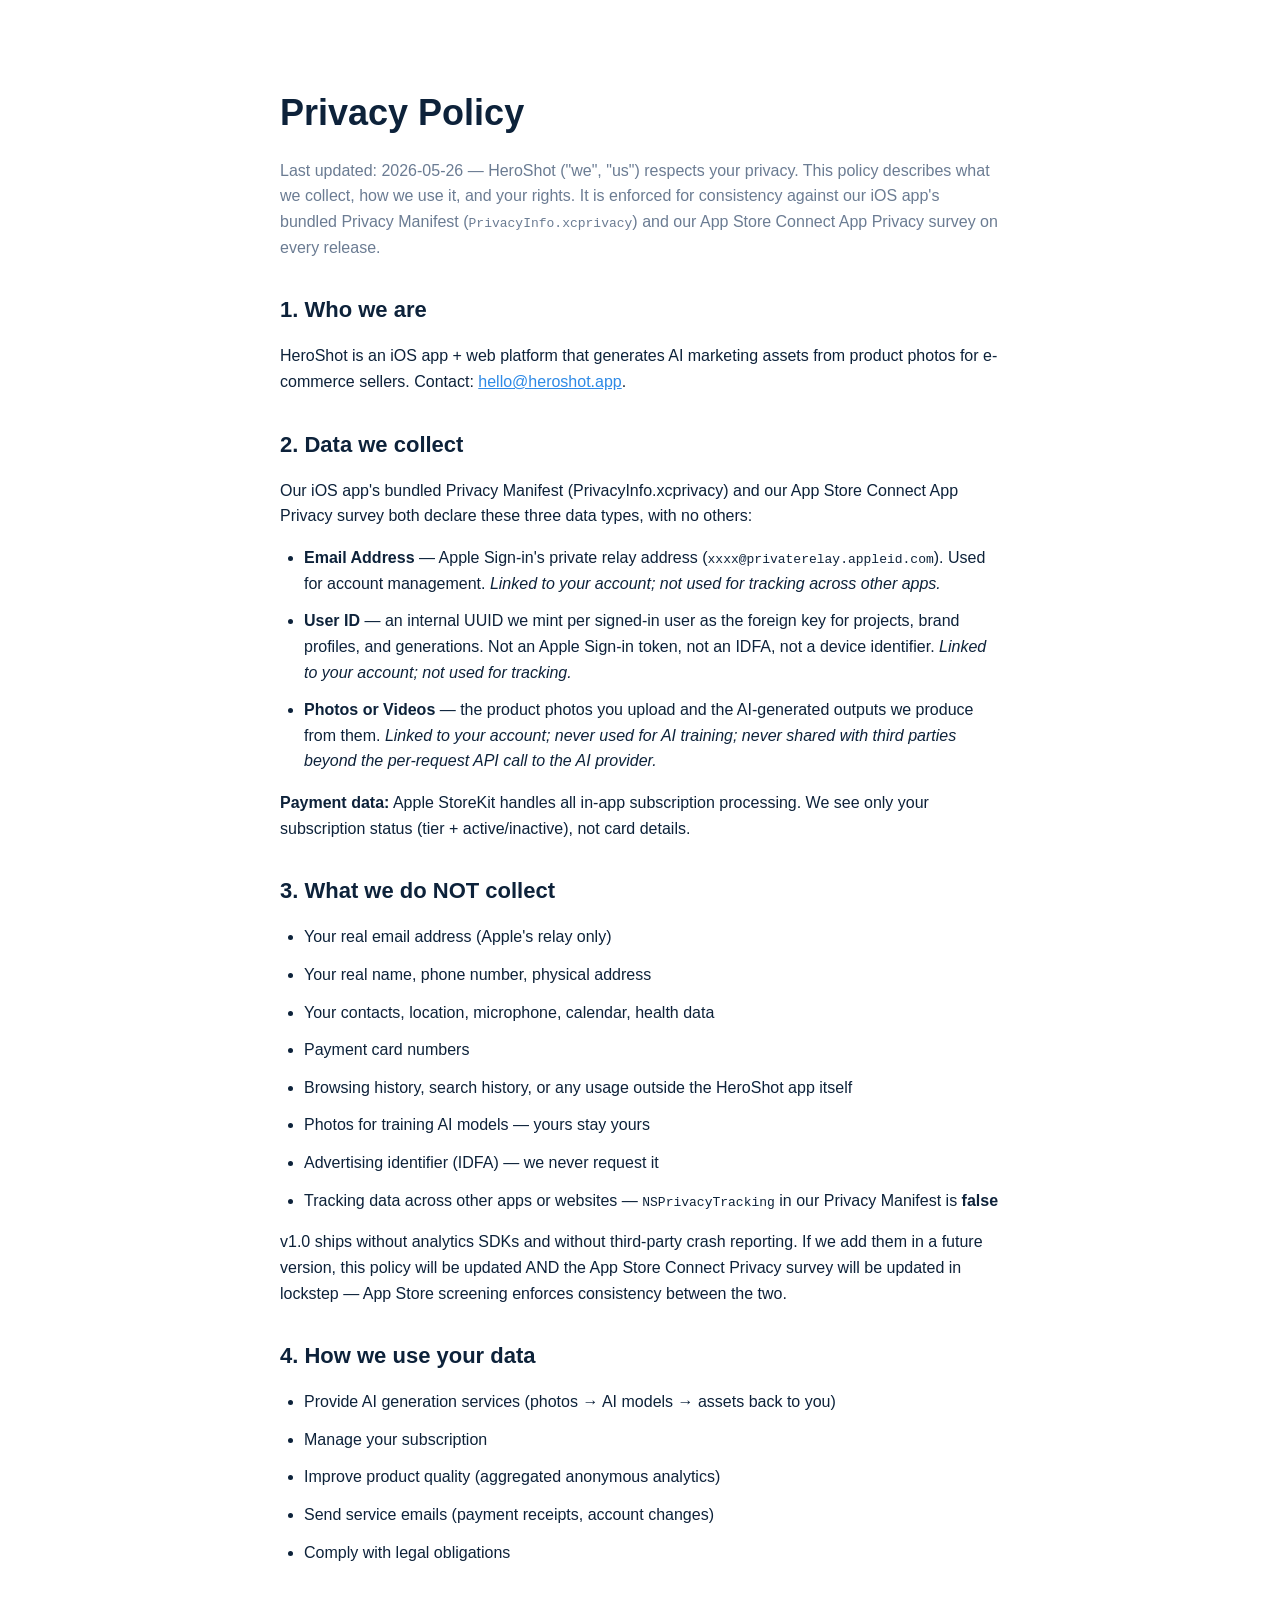
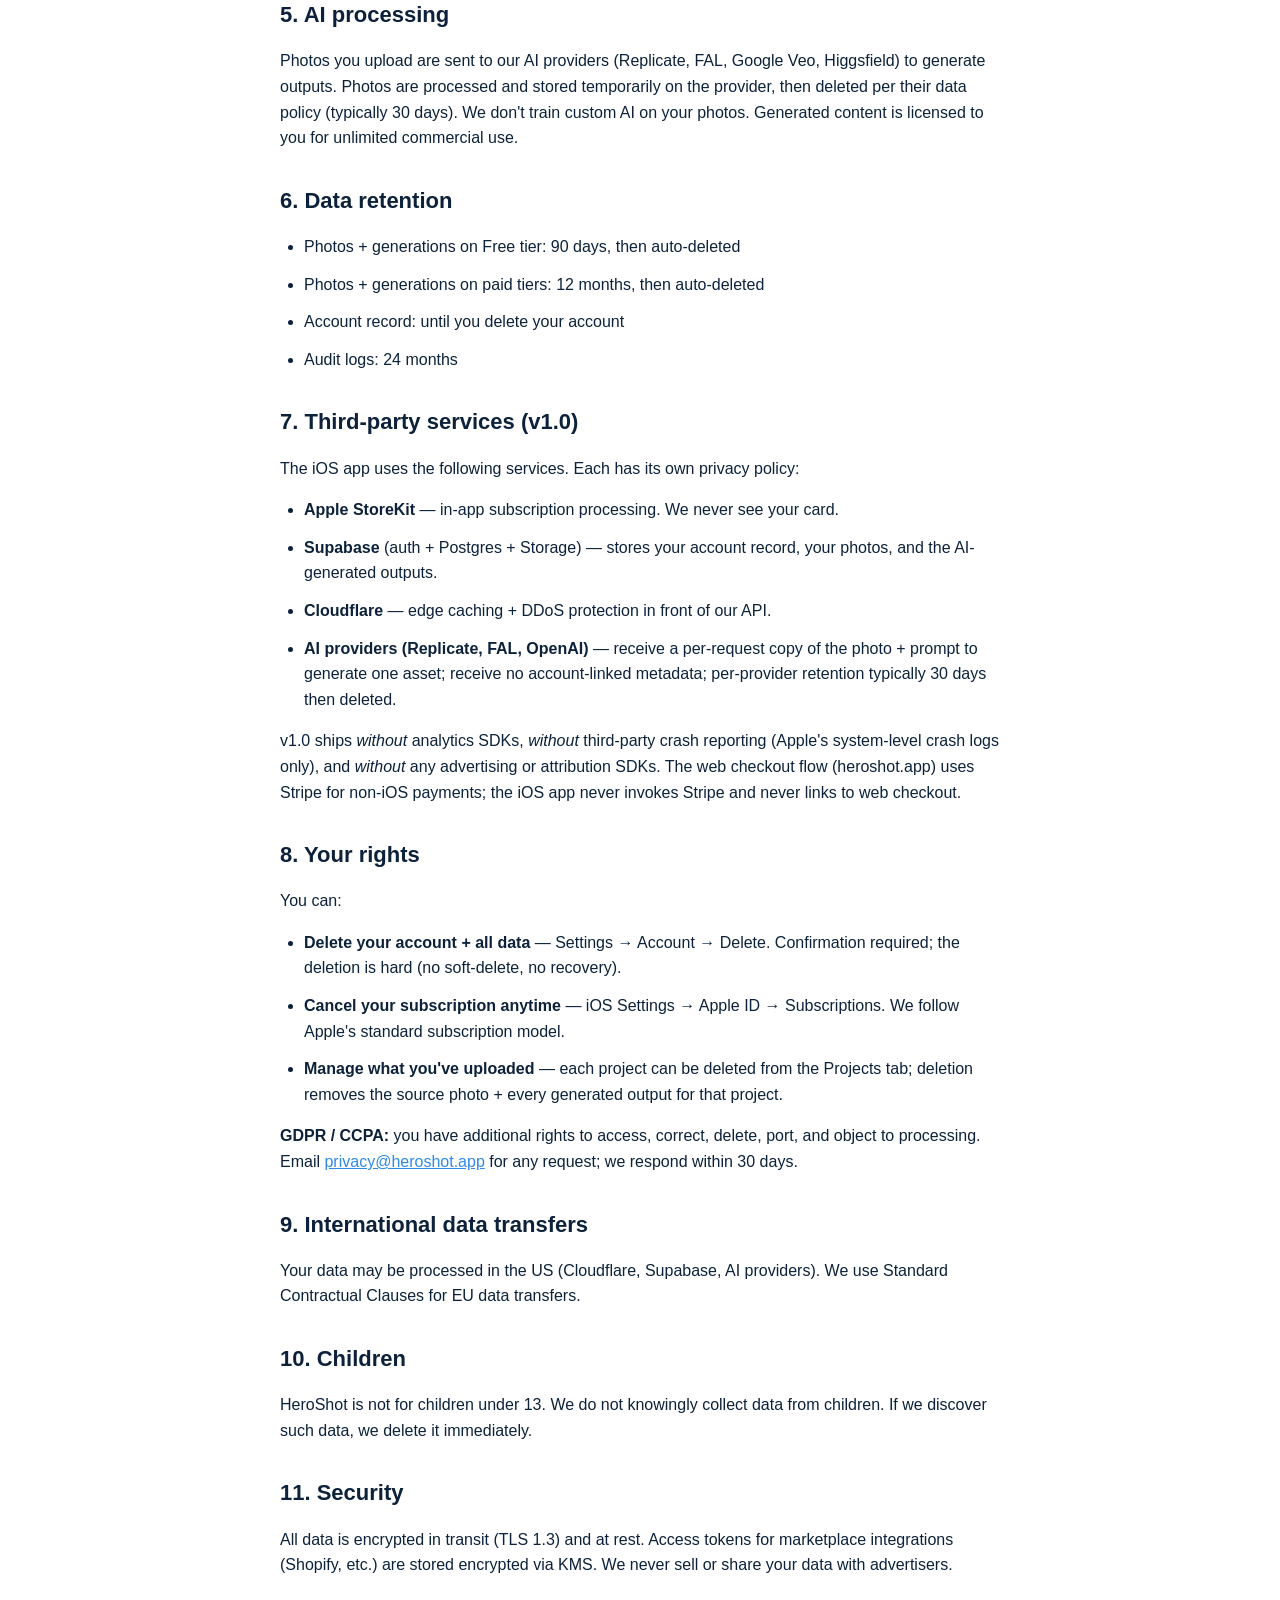
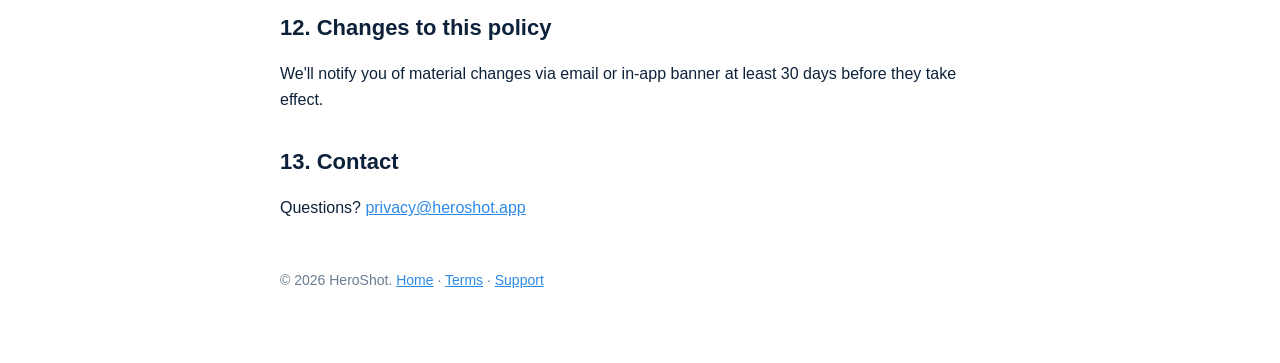
==== privacy/index.html @ d856980b "Initial commit: HeroShot landing site for heroshot.app - index.html marketing landing - privacy/term" ====
<!DOCTYPE html>
<html lang="en">
<head>
    <meta charset="UTF-8">
    <meta name="viewport" content="width=device-width, initial-scale=1.0">
    <title>Privacy Policy — HeroShot</title>
    <meta name="description" content="HeroShot privacy policy. What we collect, how we use it, how we protect it. GDPR + CCPA compliant.">
    <meta name="robots" content="index,follow">
    <link rel="canonical" href="https://heroshot.app/privacy">
    <style>
        body { font-family: -apple-system, "SF Pro Text", sans-serif; max-width: 720px; margin: 0 auto; padding: 60px 24px; color: #0D223A; line-height: 1.6; }
        h1 { font-size: 36px; margin-bottom: 8px; }
        h2 { font-size: 22px; margin-top: 32px; margin-bottom: 12px; }
        .updated { color: #6B7C93; margin-bottom: 32px; }
        p, li { margin-bottom: 12px; }
        ul { padding-left: 24px; margin-bottom: 16px; }
        a { color: #2E8AE6; }
        @media (prefers-color-scheme: dark) {
            body { background: #0D223A; color: #fff; }
            .updated { color: #94A3B8; }
        }
    </style>
</head>
<body>

<h1>Privacy Policy</h1>
<p class="updated">Last updated: 2026-05-26 — HeroShot ("we", "us") respects your privacy. This policy describes what we collect, how we use it, and your rights. It is enforced for consistency against our iOS app's bundled Privacy Manifest (<code>PrivacyInfo.xcprivacy</code>) and our App Store Connect App Privacy survey on every release.</p>

<h2>1. Who we are</h2>
<p>HeroShot is an iOS app + web platform that generates AI marketing assets from product photos for e-commerce sellers. Contact: <a href="mailto:hello@heroshot.app">hello@heroshot.app</a>.</p>

<h2>2. Data we collect</h2>
<p>Our iOS app's bundled Privacy Manifest (PrivacyInfo.xcprivacy) and our App Store Connect App Privacy survey both declare these three data types, with no others:</p>
<ul>
    <li><strong>Email Address</strong> — Apple Sign-in's private relay address (<code>xxxx@privaterelay.appleid.com</code>). Used for account management. <em>Linked to your account; not used for tracking across other apps.</em></li>
    <li><strong>User ID</strong> — an internal UUID we mint per signed-in user as the foreign key for projects, brand profiles, and generations. Not an Apple Sign-in token, not an IDFA, not a device identifier. <em>Linked to your account; not used for tracking.</em></li>
    <li><strong>Photos or Videos</strong> — the product photos you upload and the AI-generated outputs we produce from them. <em>Linked to your account; never used for AI training; never shared with third parties beyond the per-request API call to the AI provider.</em></li>
</ul>
<p><strong>Payment data:</strong> Apple StoreKit handles all in-app subscription processing. We see only your subscription status (tier + active/inactive), not card details.</p>

<h2>3. What we do NOT collect</h2>
<ul>
    <li>Your real email address (Apple's relay only)</li>
    <li>Your real name, phone number, physical address</li>
    <li>Your contacts, location, microphone, calendar, health data</li>
    <li>Payment card numbers</li>
    <li>Browsing history, search history, or any usage outside the HeroShot app itself</li>
    <li>Photos for training AI models — yours stay yours</li>
    <li>Advertising identifier (IDFA) — we never request it</li>
    <li>Tracking data across other apps or websites — <code>NSPrivacyTracking</code> in our Privacy Manifest is <strong>false</strong></li>
</ul>
<p>v1.0 ships without analytics SDKs and without third-party crash reporting. If we add them in a future version, this policy will be updated AND the App Store Connect Privacy survey will be updated in lockstep — App Store screening enforces consistency between the two.</p>

<h2>4. How we use your data</h2>
<ul>
    <li>Provide AI generation services (photos → AI models → assets back to you)</li>
    <li>Manage your subscription</li>
    <li>Improve product quality (aggregated anonymous analytics)</li>
    <li>Send service emails (payment receipts, account changes)</li>
    <li>Comply with legal obligations</li>
</ul>

<h2>5. AI processing</h2>
<p>Photos you upload are sent to our AI providers (Replicate, FAL, Google Veo, Higgsfield) to generate outputs. Photos are processed and stored temporarily on the provider, then deleted per their data policy (typically 30 days). We don't train custom AI on your photos. Generated content is licensed to you for unlimited commercial use.</p>

<h2>6. Data retention</h2>
<ul>
    <li>Photos + generations on Free tier: 90 days, then auto-deleted</li>
    <li>Photos + generations on paid tiers: 12 months, then auto-deleted</li>
    <li>Account record: until you delete your account</li>
    <li>Audit logs: 24 months</li>
</ul>

<h2>7. Third-party services (v1.0)</h2>
<p>The iOS app uses the following services. Each has its own privacy policy:</p>
<ul>
    <li><strong>Apple StoreKit</strong> — in-app subscription processing. We never see your card.</li>
    <li><strong>Supabase</strong> (auth + Postgres + Storage) — stores your account record, your photos, and the AI-generated outputs.</li>
    <li><strong>Cloudflare</strong> — edge caching + DDoS protection in front of our API.</li>
    <li><strong>AI providers (Replicate, FAL, OpenAI)</strong> — receive a per-request copy of the photo + prompt to generate one asset; receive no account-linked metadata; per-provider retention typically 30 days then deleted.</li>
</ul>
<p>v1.0 ships <em>without</em> analytics SDKs, <em>without</em> third-party crash reporting (Apple's system-level crash logs only), and <em>without</em> any advertising or attribution SDKs. The web checkout flow (heroshot.app) uses Stripe for non-iOS payments; the iOS app never invokes Stripe and never links to web checkout.</p>

<h2>8. Your rights</h2>
<p>You can:</p>
<ul>
    <li><strong>Delete your account + all data</strong> — Settings → Account → Delete. Confirmation required; the deletion is hard (no soft-delete, no recovery).</li>
    <li><strong>Cancel your subscription anytime</strong> — iOS Settings → Apple ID → Subscriptions. We follow Apple's standard subscription model.</li>
    <li><strong>Manage what you've uploaded</strong> — each project can be deleted from the Projects tab; deletion removes the source photo + every generated output for that project.</li>
</ul>
<p><strong>GDPR / CCPA:</strong> you have additional rights to access, correct, delete, port, and object to processing. Email <a href="mailto:privacy@heroshot.app">privacy@heroshot.app</a> for any request; we respond within 30 days.</p>

<h2>9. International data transfers</h2>
<p>Your data may be processed in the US (Cloudflare, Supabase, AI providers). We use Standard Contractual Clauses for EU data transfers.</p>

<h2>10. Children</h2>
<p>HeroShot is not for children under 13. We do not knowingly collect data from children. If we discover such data, we delete it immediately.</p>

<h2>11. Security</h2>
<p>All data is encrypted in transit (TLS 1.3) and at rest. Access tokens for marketplace integrations (Shopify, etc.) are stored encrypted via KMS. We never sell or share your data with advertisers.</p>

<h2>12. Changes to this policy</h2>
<p>We'll notify you of material changes via email or in-app banner at least 30 days before they take effect.</p>

<h2>13. Contact</h2>
<p>Questions? <a href="mailto:privacy@heroshot.app">privacy@heroshot.app</a></p>

<p style="margin-top:48px; color:#6B7C93; font-size:14px;">© 2026 HeroShot. <a href="/">Home</a> · <a href="/terms.html">Terms</a> · <a href="/support.html">Support</a></p>

</body>
</html>
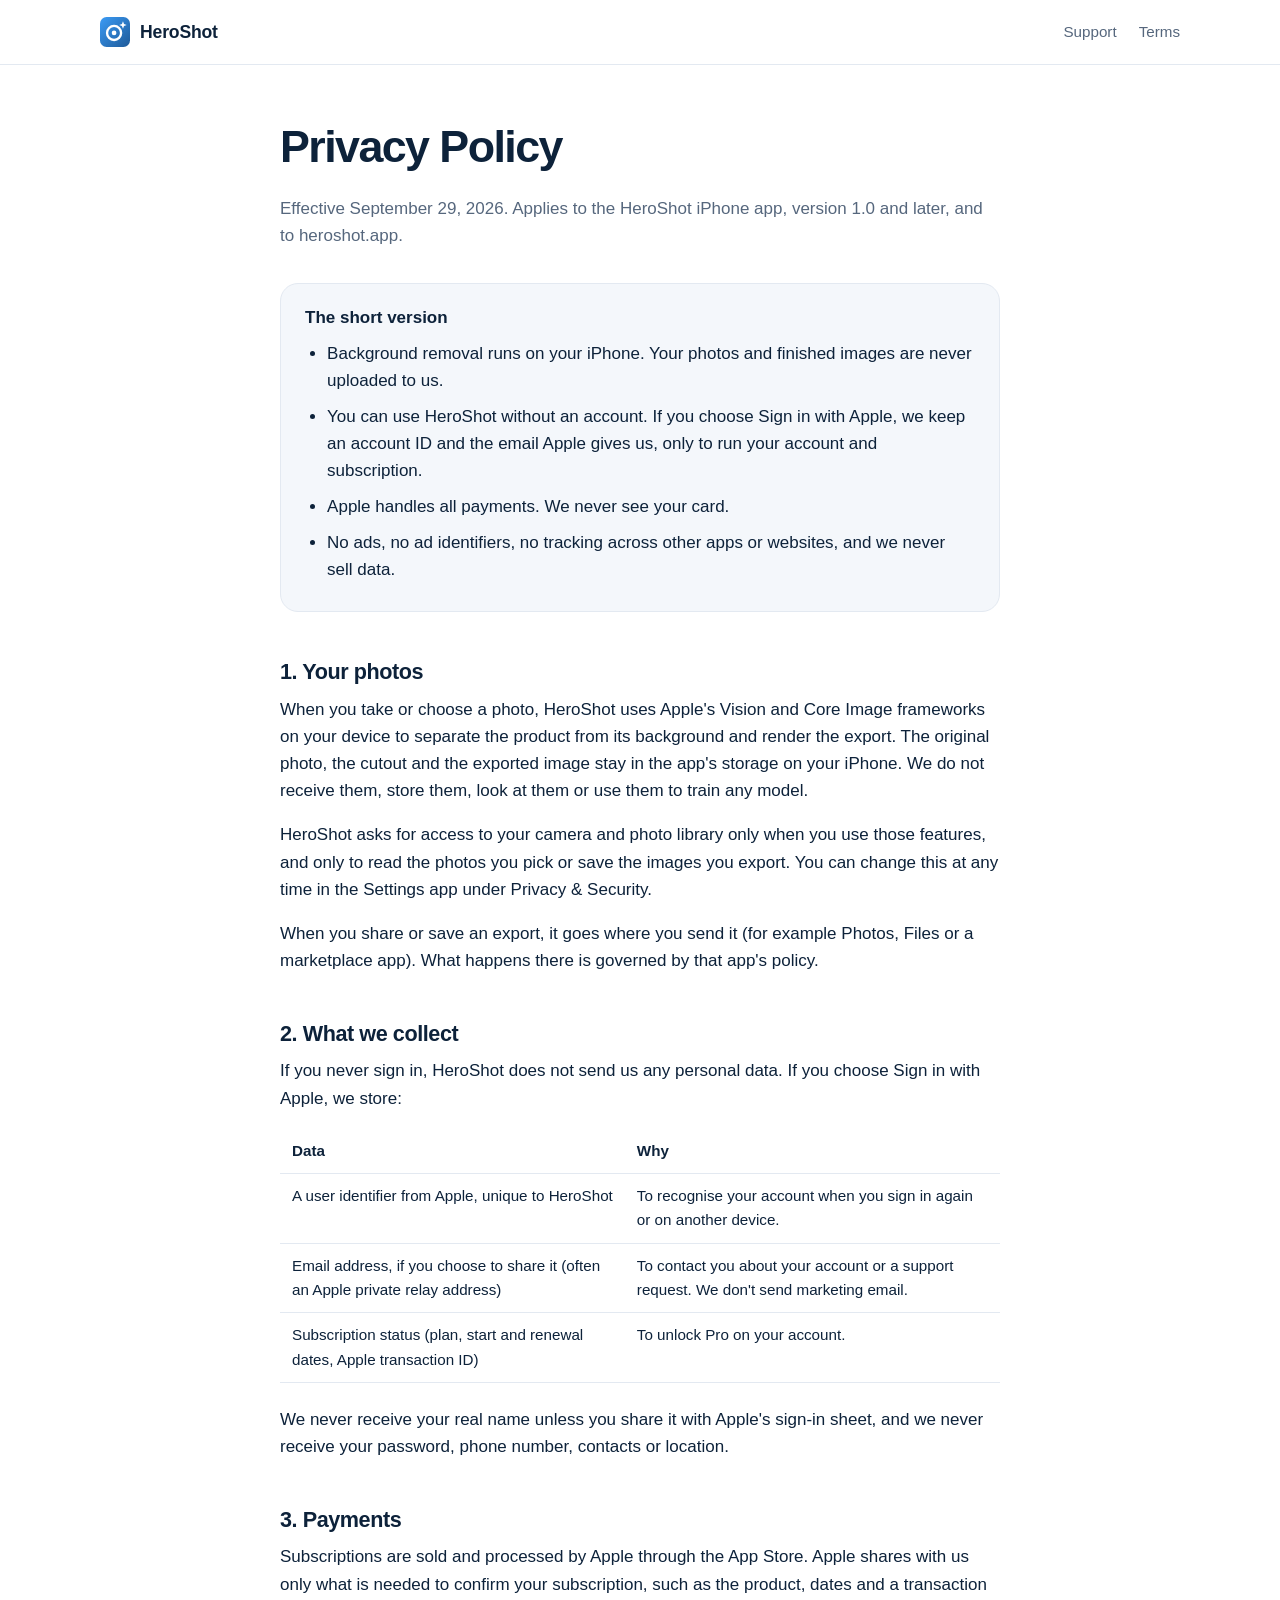
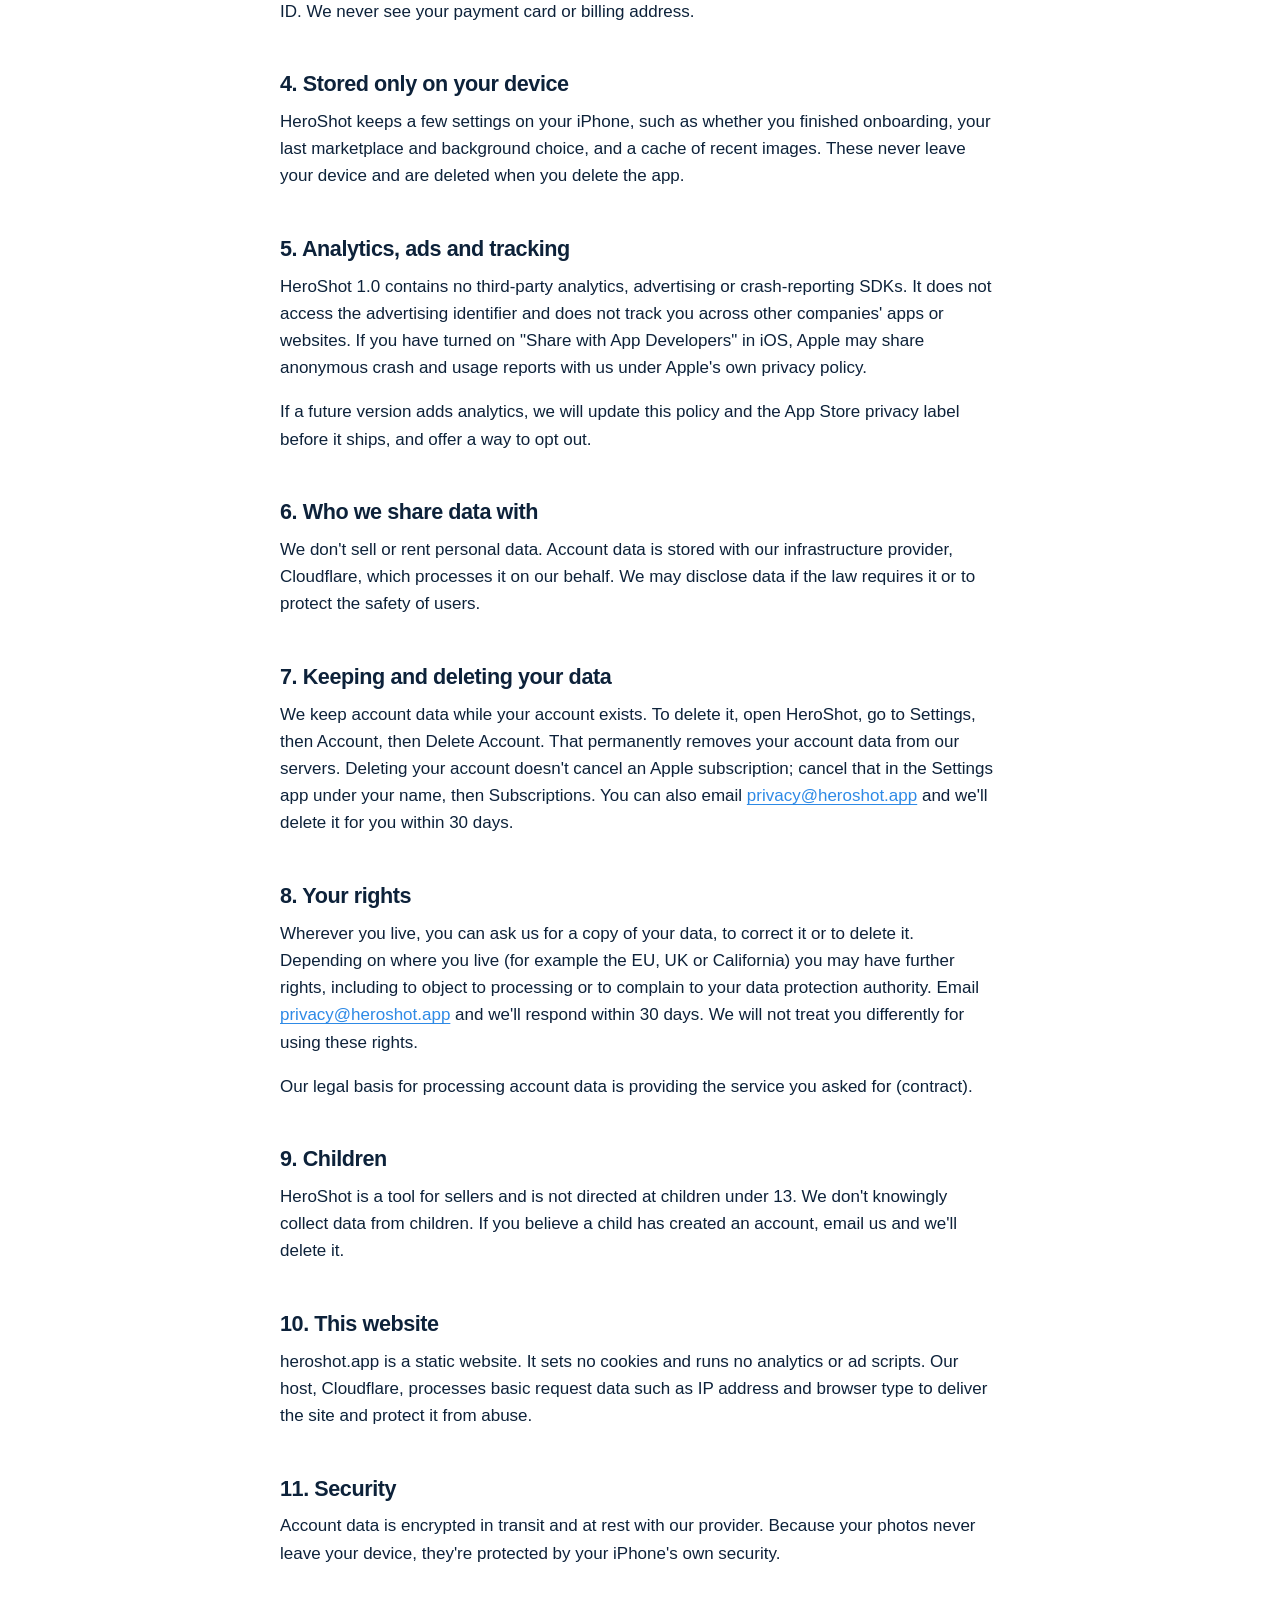
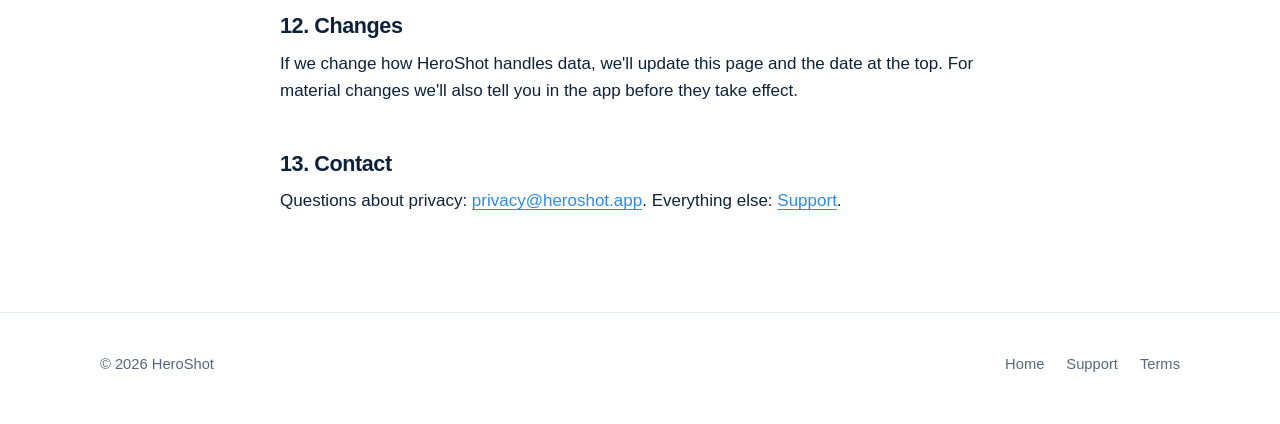
==== commit 1f78b0b7: "Rebuild heroshot.app for v1.0 and deploy it on Cloudflare Pages The old site sold AI scenes, video a" ====
--- a/privacy/index.html
+++ b/privacy/index.html
@@ -1,111 +1,97 @@
-<!DOCTYPE html>
+<!doctype html>
 <html lang="en">
 <head>
-    <meta charset="UTF-8">
-    <meta name="viewport" content="width=device-width, initial-scale=1.0">
-    <title>Privacy Policy — HeroShot</title>
-    <meta name="description" content="HeroShot privacy policy. What we collect, how we use it, how we protect it. GDPR + CCPA compliant.">
-    <meta name="robots" content="index,follow">
-    <link rel="canonical" href="https://heroshot.app/privacy">
-    <style>
-        body { font-family: -apple-system, "SF Pro Text", sans-serif; max-width: 720px; margin: 0 auto; padding: 60px 24px; color: #0D223A; line-height: 1.6; }
-        h1 { font-size: 36px; margin-bottom: 8px; }
-        h2 { font-size: 22px; margin-top: 32px; margin-bottom: 12px; }
-        .updated { color: #6B7C93; margin-bottom: 32px; }
-        p, li { margin-bottom: 12px; }
-        ul { padding-left: 24px; margin-bottom: 16px; }
-        a { color: #2E8AE6; }
-        @media (prefers-color-scheme: dark) {
-            body { background: #0D223A; color: #fff; }
-            .updated { color: #94A3B8; }
-        }
-    </style>
+<meta charset="utf-8">
+<meta name="viewport" content="width=device-width, initial-scale=1">
+<title>Privacy Policy | HeroShot</title>
+<meta name="description" content="HeroShot removes backgrounds on your iPhone. Your photos are never uploaded. Here is exactly what the app and website do and don't collect.">
+<link rel="canonical" href="https://heroshot.app/privacy/">
+<meta property="og:title" content="HeroShot Privacy Policy">
+<meta property="og:description" content="Your photos never leave your iPhone. What HeroShot does and doesn't collect.">
+<meta property="og:image" content="https://heroshot.app/assets/og.jpg">
+<link rel="icon" href="../assets/icon.svg" type="image/svg+xml">
+<link rel="stylesheet" href="../assets/site.css">
 </head>
 <body>
+<header class="nav">
+  <div class="wrap">
+    <a class="brand" href="../"><img src="../assets/icon.svg" alt="" width="30" height="30">HeroShot</a>
+    <nav class="nav-links" aria-label="Primary"><a href="../support/">Support</a><a href="../terms/">Terms</a></nav>
+  </div>
+</header>
 
-<h1>Privacy Policy</h1>
-<p class="updated">Last updated: 2026-05-26 — HeroShot ("we", "us") respects your privacy. This policy describes what we collect, how we use it, and your rights. It is enforced for consistency against our iOS app's bundled Privacy Manifest (<code>PrivacyInfo.xcprivacy</code>) and our App Store Connect App Privacy survey on every release.</p>
+<main class="doc">
+  <h1>Privacy Policy</h1>
+  <p class="updated">Effective September 29, 2026. Applies to the HeroShot iPhone app, version 1.0 and later, and to heroshot.app.</p>
 
-<h2>1. Who we are</h2>
-<p>HeroShot is an iOS app + web platform that generates AI marketing assets from product photos for e-commerce sellers. Contact: <a href="mailto:hello@heroshot.app">hello@heroshot.app</a>.</p>
+  <div class="summary">
+    <strong>The short version</strong>
+    <ul>
+      <li>Background removal runs on your iPhone. Your photos and finished images are never uploaded to us.</li>
+      <li>You can use HeroShot without an account. If you choose Sign in with Apple, we keep an account ID and the email Apple gives us, only to run your account and subscription.</li>
+      <li>Apple handles all payments. We never see your card.</li>
+      <li>No ads, no ad identifiers, no tracking across other apps or websites, and we never sell data.</li>
+    </ul>
+  </div>
 
-<h2>2. Data we collect</h2>
-<p>Our iOS app's bundled Privacy Manifest (PrivacyInfo.xcprivacy) and our App Store Connect App Privacy survey both declare these three data types, with no others:</p>
-<ul>
-    <li><strong>Email Address</strong> — Apple Sign-in's private relay address (<code>xxxx@privaterelay.appleid.com</code>). Used for account management. <em>Linked to your account; not used for tracking across other apps.</em></li>
-    <li><strong>User ID</strong> — an internal UUID we mint per signed-in user as the foreign key for projects, brand profiles, and generations. Not an Apple Sign-in token, not an IDFA, not a device identifier. <em>Linked to your account; not used for tracking.</em></li>
-    <li><strong>Photos or Videos</strong> — the product photos you upload and the AI-generated outputs we produce from them. <em>Linked to your account; never used for AI training; never shared with third parties beyond the per-request API call to the AI provider.</em></li>
-</ul>
-<p><strong>Payment data:</strong> Apple StoreKit handles all in-app subscription processing. We see only your subscription status (tier + active/inactive), not card details.</p>
+  <h2 id="photos">1. Your photos</h2>
+  <p>When you take or choose a photo, HeroShot uses Apple's Vision and Core Image frameworks on your device to separate the product from its background and render the export. The original photo, the cutout and the exported image stay in the app's storage on your iPhone. We do not receive them, store them, look at them or use them to train any model.</p>
+  <p>HeroShot asks for access to your camera and photo library only when you use those features, and only to read the photos you pick or save the images you export. You can change this at any time in the Settings app under Privacy &amp; Security.</p>
+  <p>When you share or save an export, it goes where you send it (for example Photos, Files or a marketplace app). What happens there is governed by that app's policy.</p>
 
-<h2>3. What we do NOT collect</h2>
-<ul>
-    <li>Your real email address (Apple's relay only)</li>
-    <li>Your real name, phone number, physical address</li>
-    <li>Your contacts, location, microphone, calendar, health data</li>
-    <li>Payment card numbers</li>
-    <li>Browsing history, search history, or any usage outside the HeroShot app itself</li>
-    <li>Photos for training AI models — yours stay yours</li>
-    <li>Advertising identifier (IDFA) — we never request it</li>
-    <li>Tracking data across other apps or websites — <code>NSPrivacyTracking</code> in our Privacy Manifest is <strong>false</strong></li>
-</ul>
-<p>v1.0 ships without analytics SDKs and without third-party crash reporting. If we add them in a future version, this policy will be updated AND the App Store Connect Privacy survey will be updated in lockstep — App Store screening enforces consistency between the two.</p>
+  <h2 id="data">2. What we collect</h2>
+  <p>If you never sign in, HeroShot does not send us any personal data. If you choose Sign in with Apple, we store:</p>
+  <table>
+    <thead><tr><th>Data</th><th>Why</th></tr></thead>
+    <tbody>
+      <tr><td>A user identifier from Apple, unique to HeroShot</td><td>To recognise your account when you sign in again or on another device.</td></tr>
+      <tr><td>Email address, if you choose to share it (often an Apple private relay address)</td><td>To contact you about your account or a support request. We don't send marketing email.</td></tr>
+      <tr><td>Subscription status (plan, start and renewal dates, Apple transaction ID)</td><td>To unlock Pro on your account.</td></tr>
+    </tbody>
+  </table>
+  <p>We never receive your real name unless you share it with Apple's sign-in sheet, and we never receive your password, phone number, contacts or location.</p>
 
-<h2>4. How we use your data</h2>
-<ul>
-    <li>Provide AI generation services (photos → AI models → assets back to you)</li>
-    <li>Manage your subscription</li>
-    <li>Improve product quality (aggregated anonymous analytics)</li>
-    <li>Send service emails (payment receipts, account changes)</li>
-    <li>Comply with legal obligations</li>
-</ul>
+  <h2 id="payments">3. Payments</h2>
+  <p>Subscriptions are sold and processed by Apple through the App Store. Apple shares with us only what is needed to confirm your subscription, such as the product, dates and a transaction ID. We never see your payment card or billing address.</p>
 
-<h2>5. AI processing</h2>
-<p>Photos you upload are sent to our AI providers (Replicate, FAL, Google Veo, Higgsfield) to generate outputs. Photos are processed and stored temporarily on the provider, then deleted per their data policy (typically 30 days). We don't train custom AI on your photos. Generated content is licensed to you for unlimited commercial use.</p>
+  <h2 id="device">4. Stored only on your device</h2>
+  <p>HeroShot keeps a few settings on your iPhone, such as whether you finished onboarding, your last marketplace and background choice, and a cache of recent images. These never leave your device and are deleted when you delete the app.</p>
 
-<h2>6. Data retention</h2>
-<ul>
-    <li>Photos + generations on Free tier: 90 days, then auto-deleted</li>
-    <li>Photos + generations on paid tiers: 12 months, then auto-deleted</li>
-    <li>Account record: until you delete your account</li>
-    <li>Audit logs: 24 months</li>
-</ul>
+  <h2 id="analytics">5. Analytics, ads and tracking</h2>
+  <p>HeroShot 1.0 contains no third-party analytics, advertising or crash-reporting SDKs. It does not access the advertising identifier and does not track you across other companies' apps or websites. If you have turned on "Share with App Developers" in iOS, Apple may share anonymous crash and usage reports with us under Apple's own privacy policy.</p>
+  <p>If a future version adds analytics, we will update this policy and the App Store privacy label before it ships, and offer a way to opt out.</p>
 
-<h2>7. Third-party services (v1.0)</h2>
-<p>The iOS app uses the following services. Each has its own privacy policy:</p>
-<ul>
-    <li><strong>Apple StoreKit</strong> — in-app subscription processing. We never see your card.</li>
-    <li><strong>Supabase</strong> (auth + Postgres + Storage) — stores your account record, your photos, and the AI-generated outputs.</li>
-    <li><strong>Cloudflare</strong> — edge caching + DDoS protection in front of our API.</li>
-    <li><strong>AI providers (Replicate, FAL, OpenAI)</strong> — receive a per-request copy of the photo + prompt to generate one asset; receive no account-linked metadata; per-provider retention typically 30 days then deleted.</li>
-</ul>
-<p>v1.0 ships <em>without</em> analytics SDKs, <em>without</em> third-party crash reporting (Apple's system-level crash logs only), and <em>without</em> any advertising or attribution SDKs. The web checkout flow (heroshot.app) uses Stripe for non-iOS payments; the iOS app never invokes Stripe and never links to web checkout.</p>
+  <h2 id="sharing">6. Who we share data with</h2>
+  <p>We don't sell or rent personal data. Account data is stored with our infrastructure provider, Cloudflare, which processes it on our behalf. We may disclose data if the law requires it or to protect the safety of users.</p>
 
-<h2>8. Your rights</h2>
-<p>You can:</p>
-<ul>
-    <li><strong>Delete your account + all data</strong> — Settings → Account → Delete. Confirmation required; the deletion is hard (no soft-delete, no recovery).</li>
-    <li><strong>Cancel your subscription anytime</strong> — iOS Settings → Apple ID → Subscriptions. We follow Apple's standard subscription model.</li>
-    <li><strong>Manage what you've uploaded</strong> — each project can be deleted from the Projects tab; deletion removes the source photo + every generated output for that project.</li>
-</ul>
-<p><strong>GDPR / CCPA:</strong> you have additional rights to access, correct, delete, port, and object to processing. Email <a href="mailto:privacy@heroshot.app">privacy@heroshot.app</a> for any request; we respond within 30 days.</p>
+  <h2 id="retention">7. Keeping and deleting your data</h2>
+  <p>We keep account data while your account exists. To delete it, open HeroShot, go to Settings, then Account, then Delete Account. That permanently removes your account data from our servers. Deleting your account doesn't cancel an Apple subscription; cancel that in the Settings app under your name, then Subscriptions. You can also email <a href="mailto:privacy@heroshot.app">privacy@heroshot.app</a> and we'll delete it for you within 30 days.</p>
 
-<h2>9. International data transfers</h2>
-<p>Your data may be processed in the US (Cloudflare, Supabase, AI providers). We use Standard Contractual Clauses for EU data transfers.</p>
+  <h2 id="rights">8. Your rights</h2>
+  <p>Wherever you live, you can ask us for a copy of your data, to correct it or to delete it. Depending on where you live (for example the EU, UK or California) you may have further rights, including to object to processing or to complain to your data protection authority. Email <a href="mailto:privacy@heroshot.app">privacy@heroshot.app</a> and we'll respond within 30 days. We will not treat you differently for using these rights.</p>
+  <p>Our legal basis for processing account data is providing the service you asked for (contract).</p>
 
-<h2>10. Children</h2>
-<p>HeroShot is not for children under 13. We do not knowingly collect data from children. If we discover such data, we delete it immediately.</p>
+  <h2 id="children">9. Children</h2>
+  <p>HeroShot is a tool for sellers and is not directed at children under 13. We don't knowingly collect data from children. If you believe a child has created an account, email us and we'll delete it.</p>
 
-<h2>11. Security</h2>
-<p>All data is encrypted in transit (TLS 1.3) and at rest. Access tokens for marketplace integrations (Shopify, etc.) are stored encrypted via KMS. We never sell or share your data with advertisers.</p>
+  <h2 id="website">10. This website</h2>
+  <p>heroshot.app is a static website. It sets no cookies and runs no analytics or ad scripts. Our host, Cloudflare, processes basic request data such as IP address and browser type to deliver the site and protect it from abuse.</p>
 
-<h2>12. Changes to this policy</h2>
-<p>We'll notify you of material changes via email or in-app banner at least 30 days before they take effect.</p>
+  <h2 id="security">11. Security</h2>
+  <p>Account data is encrypted in transit and at rest with our provider. Because your photos never leave your device, they're protected by your iPhone's own security.</p>
 
-<h2>13. Contact</h2>
-<p>Questions? <a href="mailto:privacy@heroshot.app">privacy@heroshot.app</a></p>
+  <h2 id="changes">12. Changes</h2>
+  <p>If we change how HeroShot handles data, we'll update this page and the date at the top. For material changes we'll also tell you in the app before they take effect.</p>
 
-<p style="margin-top:48px; color:#6B7C93; font-size:14px;">© 2026 HeroShot. <a href="/">Home</a> · <a href="/terms.html">Terms</a> · <a href="/support.html">Support</a></p>
+  <h2 id="contact">13. Contact</h2>
+  <p>Questions about privacy: <a href="mailto:privacy@heroshot.app">privacy@heroshot.app</a>. Everything else: <a href="../support/">Support</a>.</p>
+</main>
 
+<footer>
+  <div class="wrap">
+    <span>© 2026 HeroShot</span>
+    <nav aria-label="Footer"><a href="../">Home</a><a href="../support/">Support</a><a href="../terms/">Terms</a></nav>
+  </div>
+</footer>
 </body>
 </html>
--- a/assets/site.css
+++ b/assets/site.css
@@ -0,0 +1,224 @@
+/* HeroShot site styles. Shared by every page; no build step. */
+:root {
+  --brand: #2e8ae6;
+  --brand-strong: #1e6fc2;
+  --ink: #0d223a;
+  --text: #0d223a;
+  --muted: #56677d;
+  --bg: #ffffff;
+  --bg-soft: #f4f7fb;
+  --card: #ffffff;
+  --line: #e3e9f1;
+  --ok: #0f9d6b;
+  --radius: 18px;
+  --shadow: 0 1px 2px rgba(13, 34, 58, .06), 0 8px 28px rgba(13, 34, 58, .08);
+  --maxw: 1120px;
+  color-scheme: light dark;
+}
+@media (prefers-color-scheme: dark) {
+  :root {
+    --text: #eef3f9;
+    --muted: #9aabbf;
+    --bg: #0a1522;
+    --bg-soft: #0f1d2e;
+    --card: #122338;
+    --line: #1f344d;
+    --shadow: 0 1px 2px rgba(0, 0, 0, .3), 0 8px 28px rgba(0, 0, 0, .35);
+  }
+}
+
+*, *::before, *::after { box-sizing: border-box; }
+html { -webkit-text-size-adjust: 100%; scroll-behavior: smooth; }
+@media (prefers-reduced-motion: reduce) { html { scroll-behavior: auto; } }
+body {
+  margin: 0;
+  font-family: -apple-system, BlinkMacSystemFont, "SF Pro Text", "Segoe UI", Roboto, "Helvetica Neue", Arial, sans-serif;
+  font-size: 17px;
+  line-height: 1.6;
+  color: var(--text);
+  background: var(--bg);
+  -webkit-font-smoothing: antialiased;
+}
+img, svg { max-width: 100%; height: auto; display: block; }
+a { color: var(--brand); text-underline-offset: 3px; }
+a:hover { color: var(--brand-strong); }
+:focus-visible { outline: 3px solid var(--brand); outline-offset: 3px; border-radius: 6px; }
+h1, h2, h3 { line-height: 1.15; letter-spacing: -.02em; margin: 0 0 .5em; }
+h1 { font-size: clamp(2.2rem, 5.4vw, 3.9rem); letter-spacing: -.035em; }
+h2 { font-size: clamp(1.7rem, 3.4vw, 2.5rem); }
+h3 { font-size: 1.15rem; letter-spacing: -.01em; }
+p { margin: 0 0 1em; }
+
+.wrap { max-width: var(--maxw); margin: 0 auto; padding: 0 20px; }
+.skip { position: absolute; left: -9999px; }
+.skip:focus { left: 16px; top: 16px; z-index: 1000; background: var(--card); padding: 8px 14px; }
+
+/* Nav */
+.nav {
+  position: sticky; top: 0; z-index: 50;
+  background: color-mix(in srgb, var(--bg) 82%, transparent);
+  backdrop-filter: saturate(180%) blur(14px);
+  -webkit-backdrop-filter: saturate(180%) blur(14px);
+  border-bottom: 1px solid var(--line);
+}
+.nav .wrap { display: flex; align-items: center; gap: 24px; height: 64px; }
+.brand { display: flex; align-items: center; gap: 10px; font-weight: 700; font-size: 1.1rem; color: var(--text); text-decoration: none; letter-spacing: -.01em; }
+.brand img { width: 30px; height: 30px; }
+.nav-links { display: flex; gap: 22px; margin-left: auto; }
+.nav-links a { color: var(--muted); text-decoration: none; font-size: .95rem; font-weight: 500; }
+.nav-links a:hover { color: var(--text); }
+.nav .badge { height: 36px; width: auto; }
+@media (max-width: 760px) { .nav-links { display: none; } .nav .badge-link { margin-left: auto; } }
+
+/* Buttons and badge */
+.badge-link { display: inline-block; line-height: 0; border-radius: 8px; }
+.badge-link img { height: 52px; width: auto; }
+.cta-row { display: flex; flex-wrap: wrap; align-items: center; gap: 14px 20px; }
+.cta-note { color: var(--muted); font-size: .95rem; }
+
+/* Hero */
+.hero { padding: 72px 0 40px; }
+.hero .wrap { display: grid; grid-template-columns: 1.05fr 1fr; gap: 56px; align-items: center; }
+.eyebrow { display: inline-flex; align-items: center; gap: 8px; font-size: .85rem; font-weight: 600; color: var(--brand); background: color-mix(in srgb, var(--brand) 10%, transparent); padding: 6px 12px; border-radius: 999px; margin-bottom: 20px; }
+.lede { font-size: 1.2rem; color: var(--muted); max-width: 34em; margin-bottom: 28px; }
+.hero-points { list-style: none; padding: 0; margin: 28px 0 0; display: flex; flex-wrap: wrap; gap: 10px 22px; color: var(--muted); font-size: .95rem; }
+.hero-points li::before { content: "✓"; color: var(--ok); font-weight: 700; margin-right: 7px; }
+@media (max-width: 900px) {
+  .hero { padding-top: 40px; }
+  .hero .wrap { grid-template-columns: 1fr; gap: 36px; }
+}
+
+/* Before / after compare */
+.compare {
+  position: relative; aspect-ratio: 1; border-radius: 24px; overflow: hidden;
+  box-shadow: var(--shadow); background: #ddd; user-select: none; touch-action: pan-y;
+  --pos: 50%;
+}
+.compare img { position: absolute; inset: 0; width: 100%; height: 100%; object-fit: cover; }
+.compare .after { clip-path: inset(0 0 0 var(--pos)); }
+.compare .handle {
+  position: absolute; top: 0; bottom: 0; left: var(--pos); width: 3px; margin-left: -1.5px;
+  background: #fff; box-shadow: 0 0 0 1px rgba(0,0,0,.12); pointer-events: none;
+}
+.compare .handle::after {
+  content: "‹ ›"; position: absolute; top: 50%; left: 50%; transform: translate(-50%, -50%);
+  width: 44px; height: 44px; border-radius: 50%; background: #fff; color: var(--ink);
+  display: grid; place-items: center; font-weight: 700; font-size: 18px; letter-spacing: 2px;
+  box-shadow: 0 4px 14px rgba(0,0,0,.25);
+}
+.compare input[type=range] {
+  position: absolute; inset: 0; width: 100%; height: 100%; margin: 0; opacity: 0; cursor: ew-resize;
+}
+.compare .tag {
+  position: absolute; top: 14px; font-size: .78rem; font-weight: 600; padding: 5px 11px; border-radius: 999px;
+  background: rgba(13,34,58,.72); color: #fff; backdrop-filter: blur(6px); pointer-events: none;
+}
+.compare .tag.l { left: 14px; }
+.compare .tag.r { right: 14px; }
+.compare input[type=range]:focus-visible ~ .handle::after { outline: 3px solid var(--brand); outline-offset: 2px; }
+
+/* Sections */
+section { padding: 88px 0; }
+.soft { background: var(--bg-soft); }
+.section-head { max-width: 44em; margin-bottom: 44px; }
+.section-head p { color: var(--muted); font-size: 1.1rem; }
+.center { text-align: center; margin-left: auto; margin-right: auto; }
+@media (max-width: 700px) { section { padding: 64px 0; } }
+
+.grid-3 { display: grid; grid-template-columns: repeat(3, 1fr); gap: 20px; }
+.grid-2 { display: grid; grid-template-columns: repeat(2, 1fr); gap: 20px; }
+@media (max-width: 860px) { .grid-3, .grid-2 { grid-template-columns: 1fr; } }
+
+.card { background: var(--card); border: 1px solid var(--line); border-radius: var(--radius); padding: 26px; }
+.card p { color: var(--muted); margin: 0; }
+.step-num { width: 36px; height: 36px; border-radius: 10px; display: grid; place-items: center; font-weight: 700; background: color-mix(in srgb, var(--brand) 12%, transparent); color: var(--brand); margin-bottom: 16px; }
+
+/* Marketplace sizes */
+.sizes { display: grid; grid-template-columns: repeat(3, 1fr); gap: 20px; }
+@media (max-width: 860px) { .sizes { grid-template-columns: repeat(2, 1fr); } }
+.size { min-width: 0; background: var(--card); border: 1px solid var(--line); border-radius: var(--radius); padding: 22px; display: flex; flex-direction: column; gap: 14px; }
+.size .frame-box { height: 128px; display: grid; place-items: center; }
+.size .frame {
+  height: 100%; max-width: 100%; border: 2px solid var(--brand); border-radius: 6px; background: #fff;
+  display: grid; place-items: center; position: relative;
+}
+.size .frame.wide { height: auto; width: 100%; }
+.size .frame::after { content: ""; width: var(--fill, 80%); aspect-ratio: 1; max-height: var(--fill, 80%); border-radius: 12px; background: linear-gradient(160deg, #d7dfe9, #a9b9cc); box-shadow: 0 6px 10px -6px rgba(13,34,58,.35); }
+.size .name { font-weight: 700; font-size: 1.05rem; }
+.size .px { font-variant-numeric: tabular-nums; font-weight: 600; }
+.size .note { color: var(--muted); font-size: .92rem; margin: 0; }
+@media (max-width: 480px) {
+  .sizes { gap: 12px; }
+  .size { padding: 14px; gap: 10px; }
+  .size .frame-box { height: 100px; }
+  .size .frame.wide { width: 88%; }
+  .size .note { font-size: .85rem; }
+}
+.fineprint { color: var(--muted); font-size: .85rem; margin-top: 22px; }
+
+/* Privacy band */
+.privacy-band { background: var(--ink); color: #eef3f9; }
+.privacy-band .section-head p, .privacy-band .card p { color: #b3c3d6; }
+.privacy-band .card { background: #12304f; border-color: #1f4468; }
+.privacy-band h3 { color: #fff; }
+
+/* Backgrounds */
+.swatches { display: flex; flex-wrap: wrap; gap: 14px; }
+.swatch { display: flex; align-items: center; gap: 10px; padding: 10px 16px 10px 10px; border: 1px solid var(--line); border-radius: 999px; background: var(--card); font-weight: 500; }
+.swatch i { width: 28px; height: 28px; border-radius: 50%; border: 1px solid rgba(0,0,0,.12); }
+.checker { background: conic-gradient(#ccc 25%, #fff 0 50%, #ccc 0 75%, #fff 0) 0 0 / 10px 10px; }
+
+/* Pricing */
+.plans { display: grid; grid-template-columns: 1fr 1fr; gap: 22px; max-width: 880px; margin: 0 auto; }
+@media (max-width: 760px) { .plans { grid-template-columns: 1fr; } }
+.plan { background: var(--card); border: 1px solid var(--line); border-radius: 22px; padding: 30px; display: flex; flex-direction: column; }
+.plan.pro { border: 2px solid var(--brand); box-shadow: var(--shadow); position: relative; }
+.plan .ribbon { position: absolute; top: -13px; left: 30px; background: var(--brand); color: #fff; font-size: .8rem; font-weight: 700; padding: 4px 12px; border-radius: 999px; }
+.plan h3 { font-size: 1.3rem; margin-bottom: 4px; }
+.price { font-size: 2.6rem; font-weight: 800; letter-spacing: -.03em; line-height: 1.1; margin: 14px 0 2px; }
+.price small { font-size: 1rem; font-weight: 500; color: var(--muted); letter-spacing: 0; }
+.price-alt { color: var(--muted); font-size: .95rem; margin-bottom: 20px; }
+.plan ul { list-style: none; padding: 0; margin: 0 0 8px; display: grid; gap: 10px; }
+.plan li { padding-left: 28px; position: relative; }
+.plan li::before { content: "✓"; position: absolute; left: 0; color: var(--ok); font-weight: 700; }
+.plan li.dim { color: var(--muted); }
+.plan li.dim::before { content: "–"; color: var(--muted); }
+.legal-note { color: var(--muted); font-size: .85rem; max-width: 880px; margin: 22px auto 0; text-align: center; }
+
+/* FAQ */
+.faq { max-width: 780px; margin: 0 auto; }
+.faq details { border-bottom: 1px solid var(--line); padding: 18px 0; }
+.faq summary { cursor: pointer; font-weight: 600; font-size: 1.08rem; list-style: none; display: flex; justify-content: space-between; gap: 16px; }
+.faq summary::-webkit-details-marker { display: none; }
+.faq summary::after { content: "+"; color: var(--brand); font-size: 1.4rem; line-height: 1; transition: transform .2s; }
+.faq details[open] summary::after { transform: rotate(45deg); }
+.faq details p { color: var(--muted); margin: 12px 0 0; }
+
+/* Final CTA */
+.final { text-align: center; }
+.final .cta-row { justify-content: center; }
+
+/* Footer */
+footer { border-top: 1px solid var(--line); padding: 40px 0 48px; color: var(--muted); font-size: .92rem; }
+footer .wrap { display: flex; flex-wrap: wrap; gap: 16px 32px; align-items: center; justify-content: space-between; }
+footer nav { display: flex; flex-wrap: wrap; gap: 8px 22px; }
+footer a { color: var(--muted); text-decoration: none; }
+footer a:hover { color: var(--text); }
+.tm { flex-basis: 100%; font-size: .8rem; margin: 0; }
+
+/* Document pages (privacy, terms, support) */
+.doc { max-width: 760px; margin: 0 auto; padding: 56px 20px 80px; }
+.doc h1 { font-size: clamp(2rem, 4.6vw, 2.8rem); }
+.doc h2 { font-size: 1.35rem; margin-top: 2.2em; }
+.doc .updated { color: var(--muted); margin-bottom: 2em; }
+.doc ul, .doc ol { padding-left: 1.3em; }
+.doc li { margin-bottom: .5em; }
+.doc .summary { background: var(--bg-soft); border: 1px solid var(--line); border-radius: var(--radius); padding: 20px 24px; margin-bottom: 1.5em; }
+.doc .summary ul { margin: .5em 0 0; }
+.doc table { width: 100%; border-collapse: collapse; margin: 1em 0 1.5em; font-size: .95rem; }
+.doc th, .doc td { text-align: left; padding: 10px 12px; border-bottom: 1px solid var(--line); vertical-align: top; }
+.doc th { font-weight: 600; }
+.doc code { font-size: .9em; background: var(--bg-soft); padding: 2px 6px; border-radius: 5px; }
+.contact-card { display: flex; flex-wrap: wrap; align-items: center; justify-content: space-between; gap: 16px; }
+.contact-card .btn { display: inline-block; background: var(--brand); color: #fff; font-weight: 600; text-decoration: none; padding: 12px 20px; border-radius: 12px; }
+.contact-card .btn:hover { background: var(--brand-strong); color: #fff; }
